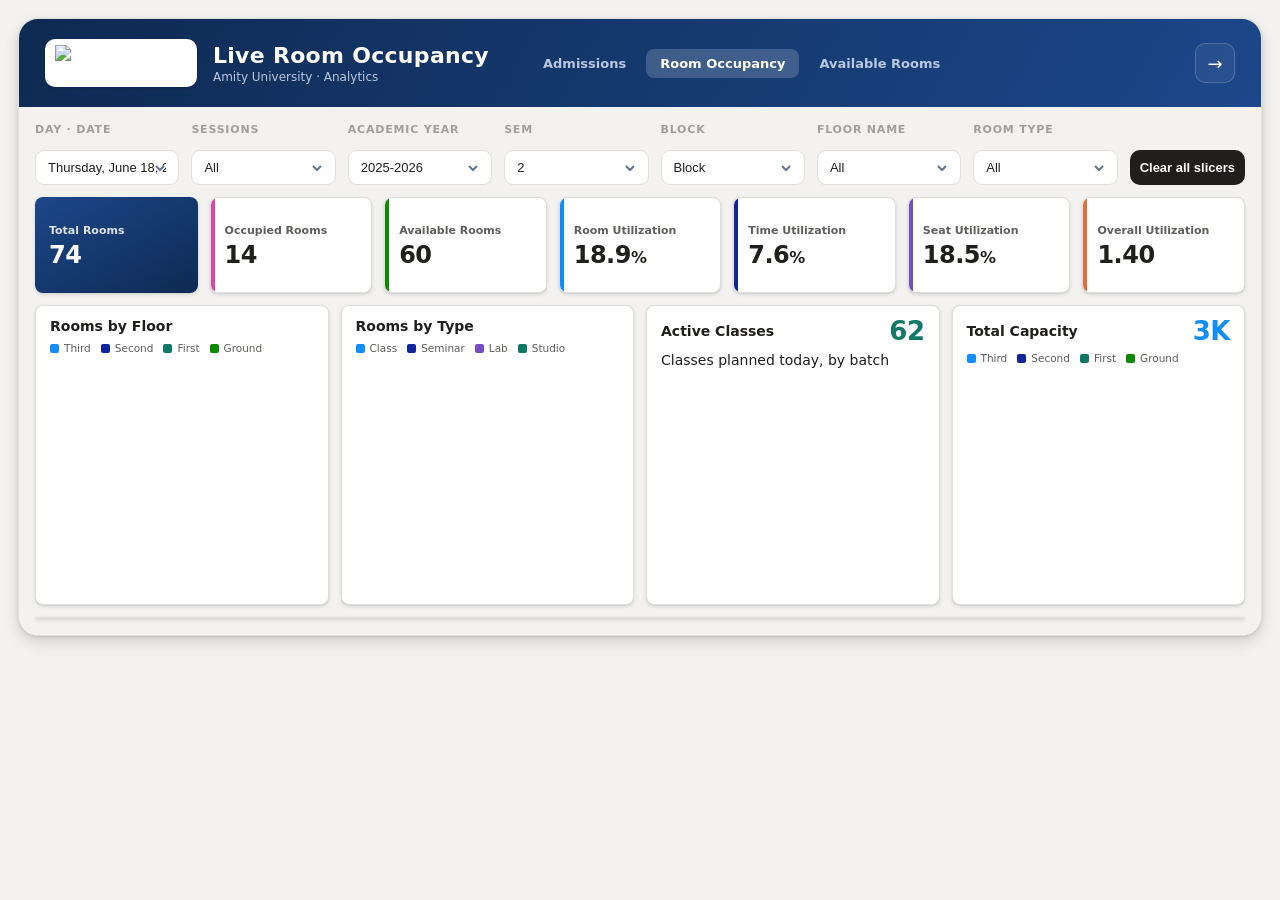
==== occupancy.html @ bfd161f1 "Amity Fabric analytics dashboards (web rebuild) Three static dashboard pages (Admissions, Room Occup" ====
<!DOCTYPE html>
<html lang="en">
<head>
<meta charset="UTF-8">
<meta name="viewport" content="width=device-width, initial-scale=1.0">
<title>Live Room Occupancy — Amity Analytics</title>
<link rel="stylesheet" href="assets/styles.css">
</head>
<body>
<div class="app">
  <div class="report">

    <header class="report-header">
      <div class="brand-badge"><img src="https://upload.wikimedia.org/wikipedia/en/f/ff/Amity_University_logo.png" alt="Amity University"></div>
      <div>
        <h1>Live Room Occupancy</h1>
        <div class="sub">Amity University · Analytics</div>
      </div>
      <nav class="page-tabs">
        <a href="index.html">Admissions</a>
        <a href="occupancy.html" class="active">Room Occupancy</a>
        <a href="rooms.html">Available Rooms</a>
      </nav>
      <div class="header-nav">
        <a class="nav-btn" href="rooms.html" title="Next page">→</a>
      </div>
    </header>

    <div class="report-body no-side">
      <main class="content">

        <!-- Horizontal slicer strip -->
        <section class="slicer-strip">
          <div class="field"><span class="slicer-title">Day · Date</span>
            <select class="select"><option>Thursday, June 18, 2026</option></select></div>
          <div class="field"><span class="slicer-title">Sessions</span>
            <select class="select"><option>All</option></select></div>
          <div class="field"><span class="slicer-title">Academic Year</span>
            <select class="select"><option>2025-2026</option></select></div>
          <div class="field"><span class="slicer-title">Sem</span>
            <select class="select"><option>2</option></select></div>
          <div class="field"><span class="slicer-title">Block</span>
            <select class="select"><option>Block</option></select></div>
          <div class="field"><span class="slicer-title">Floor Name</span>
            <select class="select"><option>All</option></select></div>
          <div class="field"><span class="slicer-title">Room Type</span>
            <select class="select"><option>All</option></select></div>
          <button class="clear-btn">Clear all slicers</button>
        </section>

        <!-- KPI cards (7) -->
        <section class="kpi-row kpi-7">
          <div class="kpi feature"><div class="k-label">Total Rooms</div><div class="k-value">74</div></div>
          <div class="kpi" style="--accent:var(--c-coral)"><div class="k-label">Occupied Rooms</div><div class="k-value">14</div></div>
          <div class="kpi" style="--accent:var(--c-emerald)"><div class="k-label">Available Rooms</div><div class="k-value">60</div></div>
          <div class="kpi" style="--accent:var(--c-indigo)"><div class="k-label">Room Utilization</div><div class="k-value">18.9<span style="font-size:16px">%</span></div></div>
          <div class="kpi" style="--accent:var(--c-sky)"><div class="k-label">Time Utilization</div><div class="k-value">7.6<span style="font-size:16px">%</span></div></div>
          <div class="kpi" style="--accent:var(--c-violet)"><div class="k-label">Seat Utilization</div><div class="k-value">18.5<span style="font-size:16px">%</span></div></div>
          <div class="kpi" style="--accent:var(--c-amber)"><div class="k-label">Overall Utilization</div><div class="k-value">1.40</div></div>
        </section>

        <!-- Donuts + stat tiles -->
        <section class="grid" style="grid-template-columns: repeat(4, minmax(0,1fr));">
          <div class="panel">
            <div class="panel-head"><h3>Rooms by Floor</h3></div>
            <div class="legend">
              <span><i style="background:var(--c-indigo)"></i>Third</span>
              <span><i style="background:var(--c-sky)"></i>Second</span>
              <span><i style="background:var(--c-teal)"></i>First</span>
              <span><i style="background:var(--c-emerald)"></i>Ground</span>
            </div>
            <div class="chart-wrap"><canvas id="floorChart"></canvas></div>
          </div>
          <div class="panel">
            <div class="panel-head"><h3>Rooms by Type</h3></div>
            <div class="legend">
              <span><i style="background:var(--c-indigo)"></i>Class</span>
              <span><i style="background:var(--c-sky)"></i>Seminar</span>
              <span><i style="background:var(--c-violet)"></i>Lab</span>
              <span><i style="background:var(--c-teal)"></i>Studio</span>
            </div>
            <div class="chart-wrap"><canvas id="typeChart"></canvas></div>
          </div>
          <div class="panel">
            <div class="panel-head"><h3>Active Classes</h3><span class="big-stat teal">62</span></div>
            <div class="hint" style="margin-bottom:8px">Classes planned today, by batch</div>
            <div class="chart-wrap"><canvas id="batchChart"></canvas></div>
          </div>
          <div class="panel">
            <div class="panel-head"><h3>Total Capacity</h3><span class="big-stat indigo">3K</span></div>
            <div class="legend">
              <span><i style="background:var(--c-indigo)"></i>Third</span>
              <span><i style="background:var(--c-sky)"></i>Second</span>
              <span><i style="background:var(--c-teal)"></i>First</span>
              <span><i style="background:var(--c-emerald)"></i>Ground</span>
            </div>
            <div class="chart-wrap"><canvas id="capacityChart"></canvas></div>
          </div>
        </section>

        <!-- Availability grid -->
        <section class="table-panel">
          <div class="table-scroll" id="gridScroll">
            <table class="data grid-table" id="availTable">
              <thead><tr id="gridHead"></tr></thead>
              <tbody id="gridBody"></tbody>
            </table>
          </div>
        </section>
      </main>
    </div>
  </div>
</div>

<script src="https://cdn.jsdelivr.net/npm/chart.js@4.4.1/dist/chart.umd.min.js"></script>
<script src="assets/charts.js"></script>
<script>
const donutOpts = { cutout: '62%', plugins: { tooltip: { callbacks: { label: (i)=>` ${i.label}: ${i.parsed}` } } } };

new Chart(document.getElementById('floorChart'), {
  type: 'doughnut',
  data: { labels: ['Third Floor','Second Floor','First Floor','Ground Floor'],
    datasets: [{ data: [31, 27, 9, 7], backgroundColor: [PAL.indigo, PAL.sky, PAL.teal, PAL.emerald], borderWidth: 3, borderColor: '#fff' }] },
  options: donutOpts
});

new Chart(document.getElementById('typeChart'), {
  type: 'doughnut',
  data: { labels: ['Class Room','Seminar Room','Laboratory','Studio'],
    datasets: [{ data: [26, 18, 15, 8], backgroundColor: [PAL.indigo, PAL.sky, PAL.violet, PAL.teal], borderWidth: 3, borderColor: '#fff' }] },
  options: donutOpts
});

// Active Classes — by batch (62 total)
new Chart(document.getElementById('batchChart'), {
  type: 'bar',
  data: {
    labels: ['BBA 25', 'MBA 24', 'MBA 25', 'CSCI 25', 'PSYC 24'],
    datasets: [{ data: [16, 14, 12, 11, 9], backgroundColor: PAL.indigo, borderRadius: 6, borderSkipped: false, maxBarThickness: 34 }]
  },
  options: {
    plugins: { tooltip: { callbacks: { label: (i)=>` ${i.parsed.y} classes` } } },
    scales: {
      x: { grid: { display: false }, ticks: { color: PAL.ink3 }, border: { display: false } },
      y: { ...gridCfg, beginAtZero: true, ticks: { ...gridCfg.ticks, precision: 0, stepSize: 4 } }
    }
  }
});

// Total Capacity — available capacity by floor (3,000 seats)
new Chart(document.getElementById('capacityChart'), {
  type: 'doughnut',
  data: {
    labels: ['Third Floor', 'Second Floor', 'First Floor', 'Ground Floor'],
    datasets: [{ data: [1040, 980, 560, 420], backgroundColor: [PAL.indigo, PAL.sky, PAL.teal, PAL.emerald], borderWidth: 3, borderColor: '#fff' }]
  },
  options: { cutout: '64%', plugins: { tooltip: { callbacks: { label: (i)=>` ${i.label}: ${i.parsed.toLocaleString()} seats` } } } }
});

// Build availability grid
const slots = ['8-9','9-10','10-11','11-12','12-13','13-14','14-15','15-16','16-17','17-18','18-19','19-20','20-21','21-22'];
const rooms = ['GF02','GF03','GF04','GF05','GF06','GF07','LR103','LR104','SR201','SR202','ST301','ST302'];
const head = document.getElementById('gridHead');
head.innerHTML = '<th>Room No</th>' + slots.map(s=>`<th style="text-align:center">${s}</th>`).join('');
const body = document.getElementById('gridBody');
let html = '';
rooms.forEach((r, ri) => {
  html += `<tr><td class="room">${r}</td>`;
  slots.forEach((s, si) => {
    const busy = (ri + si) % 9 === 0 && si > 2;   // sprinkle a few occupied
    html += `<td class="av ${busy?'busy':'ok'}" title="${s}: ${busy?'Occupied':'Available'}">${busy?'Occupied':'Available'}</td>`;
  });
  html += '</tr>';
});
body.innerHTML = html;
</script>
</body>
</html>
---- assets/styles.css ----
/* ============================================================
   Amity Analytics — Modern Data-Viz Theme
   Palette: slate base + teal / indigo / amber / coral / sky
   ============================================================ */
:root {
  /* Fluent neutral surfaces */
  --app-bg: #f3f2f1;
  --surface: #ffffff;
  --surface-2: #faf9f8;

  /* Navy brand chrome */
  --navy-deep: #0e2a52;
  --navy: #1c478a;
  --sidebar-1: var(--navy-deep);
  --sidebar-2: var(--navy);
  --header-1: var(--navy-deep);
  --header-2: var(--navy);

  /* Fluent text */
  --ink: #201f1e;
  --ink-2: #605e5c;
  --ink-3: #a19f9d;
  --on-dark: #ffffff;
  --on-dark-mut: #b9c8e0;

  /* Fluent lines */
  --border: #e1dfdd;
  --border-strong: #c8c6c4;

  /* Microsoft Power BI / Fabric categorical palette */
  --c-teal: #117865;    /* Fabric teal  — Total / Available */
  --c-indigo: #118dff;  /* PBI blue     — Male / classes */
  --c-amber: #e66c37;   /* PBI orange   — Fall */
  --c-coral: #e044a7;   /* PBI magenta  — Female / Occupied accent */
  --c-sky: #12239e;     /* PBI navy */
  --c-violet: #744ec2;  /* PBI violet   — Other */
  --c-emerald: #0e8a00; /* green        — Spring / Available */
  --c-rose: #d64550;    /* PBI red */

  /* semantic */
  --good: #0e8a00;
  --good-bg: #dff6dd;
  --good-ink: #0b6a0b;
  --warn: #e66c37;
  --bad: #d64550;

  /* Fluent depth + geometry */
  --radius: 8px;
  --radius-sm: 4px;
  --shadow-sm: 0 .3px .9px rgba(0,0,0,.10), 0 1.6px 3.6px rgba(0,0,0,.13);
  --shadow: 0 .6px 1.8px rgba(0,0,0,.10), 0 3.2px 7.2px rgba(0,0,0,.13);
  --shadow-lg: 0 1.2px 3.6px rgba(0,0,0,.11), 0 6.4px 14.4px rgba(0,0,0,.13);
  --font: "Segoe UI", "Segoe UI Variable", "Segoe UI Web (West European)", system-ui, -apple-system, Roboto, sans-serif;
}

* { box-sizing: border-box; margin: 0; padding: 0; }
html, body { height: 100%; }
body {
  font-family: var(--font);
  background: var(--app-bg);
  color: var(--ink);
  -webkit-font-smoothing: antialiased;
  font-size: 14px;
}

/* ---------- App shell ---------- */
.app {
  min-height: 100vh;
  padding: 18px;
}
.report {
  max-width: 1320px;
  margin: 0 auto;
  background: var(--surface);
  border-radius: 20px;
  box-shadow: var(--shadow-lg);
  overflow: hidden;
  border: 1px solid var(--border);
}

/* ---------- Header ---------- */
.report-header {
  display: flex;
  align-items: center;
  gap: 16px;
  padding: 20px 26px;
  background: linear-gradient(120deg, var(--header-1), var(--header-2));
  color: #fff;
  position: relative;
}
.brand-badge {
  height: 48px;
  border-radius: 10px;
  display: flex; align-items: center; justify-content: center;
  background: #fff;
  padding: 6px 10px;
  box-shadow: var(--shadow-sm);
  flex: 0 0 auto;
}
.brand-badge img {
  height: 100%; width: auto; max-width: 150px;
  object-fit: contain; display: block;
}
.report-header h1 {
  font-size: 22px;
  font-weight: 700;
  letter-spacing: .3px;
}
.report-header .sub {
  font-size: 12px;
  color: var(--on-dark-mut);
  margin-top: 2px;
}
.header-nav {
  margin-left: auto;
  display: flex;
  gap: 8px;
}
.nav-btn {
  width: 40px; height: 40px;
  border-radius: 10px;
  border: 1px solid rgba(255,255,255,.18);
  background: rgba(255,255,255,.06);
  color: #fff;
  display: grid; place-items: center;
  cursor: pointer;
  text-decoration: none;
  transition: background .15s, transform .15s;
  font-size: 18px;
}
.nav-btn:hover { background: rgba(255,255,255,.16); transform: translateY(-1px); }

/* page tabs */
.page-tabs { display: flex; gap: 6px; margin-left: 24px; }
.page-tabs a {
  color: var(--on-dark-mut);
  text-decoration: none;
  font-size: 13px;
  font-weight: 600;
  padding: 7px 14px;
  border-radius: 8px;
  transition: .15s;
}
.page-tabs a:hover { color: #fff; background: rgba(255,255,255,.08); }
.page-tabs a.active { color: #fff; background: rgba(255,255,255,.18); }

/* ---------- Body layout ---------- */
.report-body {
  display: grid;
  grid-template-columns: 248px minmax(0, 1fr);
  gap: 0;
}
.report-body.no-side { grid-template-columns: minmax(0, 1fr); }
.report-body > *, .content { min-width: 0; }

/* ---------- Sidebar (slicers) ---------- */
.sidebar {
  background: linear-gradient(180deg, var(--sidebar-1), var(--sidebar-2));
  padding: 22px 18px;
  display: flex;
  flex-direction: column;
  gap: 18px;
}
.slicer label.title,
.slicer-title {
  display: block;
  font-size: 11px;
  font-weight: 700;
  letter-spacing: .8px;
  text-transform: uppercase;
  color: var(--on-dark-mut);
  margin-bottom: 8px;
}
.select {
  width: 100%;
  appearance: none;
  background: rgba(255,255,255,.06) url("data:image/svg+xml,%3Csvg xmlns='http://www.w3.org/2000/svg' width='12' height='12' fill='none' stroke='%2394a3b8' stroke-width='2'%3E%3Cpath d='M2 4l4 4 4-4'/%3E%3C/svg%3E") no-repeat right 12px center;
  border: 1px solid rgba(255,255,255,.12);
  color: #fff;
  padding: 9px 12px;
  border-radius: 9px;
  font-size: 13px;
  cursor: pointer;
}
.select:focus { outline: 2px solid var(--c-indigo); }
.check-list { display: flex; flex-direction: column; gap: 7px; }
.check {
  display: flex; align-items: center; gap: 9px;
  color: var(--on-dark);
  font-size: 13px;
  cursor: pointer;
}
.check input { accent-color: var(--c-indigo); width: 15px; height: 15px; }
.clear-btn {
  margin-top: auto;
  background: rgba(255,255,255,.05);
  border: 1px solid rgba(255,255,255,.16);
  color: var(--on-dark);
  padding: 10px;
  border-radius: 10px;
  font-size: 13px;
  font-weight: 600;
  cursor: pointer;
  transition: .15s;
}
.clear-btn:hover { background: #fff; border-color: #fff; color: var(--navy-deep); }

/* ---------- Content area ---------- */
.content { padding: 16px; display: flex; flex-direction: column; gap: 12px; background: var(--app-bg); }

/* top slicer strip (horizontal) */
.slicer-strip {
  display: flex;
  flex-wrap: wrap;
  gap: 12px;
  align-items: flex-end;
}
.slicer-strip .field { display: flex; flex-direction: column; gap: 6px; min-width: 130px; flex: 1; }
.slicer-strip .field .slicer-title { color: var(--ink-3); }
.slicer-strip .select {
  background: #fff url("data:image/svg+xml,%3Csvg xmlns='http://www.w3.org/2000/svg' width='12' height='12' fill='none' stroke='%2364748b' stroke-width='2'%3E%3Cpath d='M2 4l4 4 4-4'/%3E%3C/svg%3E") no-repeat right 12px center;
  border: 1px solid var(--border);
  color: var(--ink);
}
.slicer-strip .clear-btn {
  margin: 0;
  background: var(--ink);
  color: #fff;
  border: none;
  white-space: nowrap;
}
.slicer-strip .clear-btn:hover { background: #fff; color: var(--ink); box-shadow: inset 0 0 0 1px var(--border-strong); }

/* ---------- KPI cards ---------- */
.kpi-row { display: grid; gap: 12px; }
.kpi-5 { grid-template-columns: repeat(5, minmax(0, 1fr)); }
.kpi-7 { grid-template-columns: repeat(7, minmax(0, 1fr)); }
.kpi-row > * { min-width: 0; }
.kpi {
  background: var(--surface);
  border: 1px solid var(--border);
  border-radius: var(--radius);
  padding: 14px 16px;
  box-shadow: var(--shadow-sm);
  position: relative;
  overflow: hidden;
  transition: transform .15s, box-shadow .15s;
  min-height: 96px;
  display: flex;
  flex-direction: column;
  justify-content: center;
}
.kpi::before {
  content: "";
  position: absolute; left: 0; top: 0; bottom: 0;
  width: 4px;
  background: var(--accent, var(--c-teal));
}
.kpi:hover { transform: translateY(-2px); box-shadow: var(--shadow); }
.kpi .k-label { font-size: 12px; color: var(--ink-2); font-weight: 600; }
.kpi .k-value {
  font-size: 30px; font-weight: 800; color: var(--ink);
  margin-top: 6px; line-height: 1; letter-spacing: -.5px;
}
.kpi .k-sub { font-size: 11px; color: var(--ink-3); margin-top: 6px; }
.kpi .k-chip {
  position: absolute; top: 14px; right: 14px;
  width: 30px; height: 30px; border-radius: 9px;
  display: grid; place-items: center;
  font-size: 15px;
  background: color-mix(in srgb, var(--accent) 14%, white);
  color: var(--accent);
}
.kpi.feature {
  background: linear-gradient(150deg, var(--navy), var(--navy-deep));
  color: #fff; border: none;
}
.kpi.feature::before { display: none; }
.kpi.feature .k-label, .kpi.feature .k-sub { color: rgba(255,255,255,.85); }
.kpi.feature .k-value { color: #fff; }

/* compact kpi for 7-up */
.kpi-7 .kpi { padding: 14px; }
.kpi-7 .kpi .k-value { font-size: 24px; }
.kpi-7 .kpi .k-label { font-size: 11px; }

/* ---------- Panels / charts ---------- */
.grid { display: grid; gap: 12px; align-items: stretch; }
.grid > * { min-width: 0; }
.cols-3 { grid-template-columns: repeat(3, minmax(0, 1fr)); }
.cols-2 { grid-template-columns: repeat(2, minmax(0, 1fr)); }
.col-span-2 { grid-column: span 2; }

.panel {
  background: var(--surface);
  border: 1px solid var(--border);
  border-radius: var(--radius);
  box-shadow: var(--shadow-sm);
  padding: 12px 14px;
  display: flex;
  flex-direction: column;
  height: 100%;
}
.panel-head {
  display: flex; align-items: center; justify-content: space-between;
  margin-bottom: 8px;
}
.panel-head h3 {
  font-size: 14px; font-weight: 700; color: var(--ink);
}
.panel-head .hint { font-size: 11px; color: var(--ink-3); }
.legend { display: flex; flex-wrap: wrap; gap: 4px 10px; margin-bottom: 6px; }
.legend span { display: inline-flex; align-items: center; gap: 5px; font-size: 10.5px; color: var(--ink-2); }
.legend i { width: 9px; height: 9px; border-radius: 2px; flex: 0 0 auto; }
/* Power BI-style fixed-height visuals — uniform tiles, stable sizing */
.chart-wrap { position: relative; width: 100%; height: 216px; flex: 0 0 auto; }
.chart-wrap.tall { height: 240px; }

/* headline number inside a chart panel head */
.big-stat { font-size: 26px; font-weight: 800; letter-spacing: -.5px; line-height: 1; }
.big-stat.teal { color: var(--c-teal); }
.big-stat.indigo { color: var(--c-indigo); }

/* mini stat panel (Active Classes / Total Capacity) */
.stat-tile {
  background: var(--surface);
  border: 1px solid var(--border);
  border-radius: var(--radius);
  box-shadow: var(--shadow-sm);
  padding: 18px;
  display: flex; flex-direction: column; justify-content: center; align-items: center;
  text-align: center;
}
.stat-tile .s-label { font-size: 13px; color: var(--ink-2); font-weight: 600; }
.stat-tile .s-value { font-size: 40px; font-weight: 800; margin-top: 6px; }
.stat-tile.teal .s-value { color: var(--c-teal); }
.stat-tile.indigo .s-value { color: var(--c-indigo); }

/* ---------- Tables ---------- */
.table-panel { background: var(--surface); border: 1px solid var(--border); border-radius: var(--radius); box-shadow: var(--shadow-sm); overflow: hidden; }
.table-scroll { max-height: 300px; overflow-y: auto; overflow-x: hidden; }
table.data { width: 100%; border-collapse: collapse; font-size: 13px; table-layout: fixed; }
table.data thead th {
  position: sticky; top: 0;
  background: var(--ink);
  color: #fff;
  text-align: left;
  font-weight: 600;
  padding: 8px 12px;
  white-space: normal;
  font-size: 12px;
  line-height: 1.25;
}
table.data tbody td {
  padding: 7px 12px; border-bottom: 1px solid var(--border); color: var(--ink-2);
  white-space: normal; word-break: break-word; overflow: hidden; text-overflow: ellipsis;
}
table.data tbody tr:nth-child(even) { background: var(--surface-2); }
table.data tbody tr:hover { background: #eff6ff; }
table.data tfoot td {
  padding: 12px 14px; font-weight: 800; color: var(--ink);
  background: #fff7ed; border-top: 2px solid var(--c-amber);
}
.num { text-align: right; font-variant-numeric: tabular-nums; }
.cell-num { font-variant-numeric: tabular-nums; }

/* compact availability heatmap grid */
.grid-table th:first-child { width: 58px; }
.grid-table th { text-align: center; padding: 9px 3px; font-size: 11px; }
.grid-table td { padding: 0; }
.grid-table td.room { font-weight: 700; color: var(--ink); text-align: center; padding: 8px 4px; }
.grid-table td.av {
  text-align: center; font-size: 11px; font-weight: 600;
  padding: 8px 4px; white-space: nowrap;
  border-left: 2px solid var(--surface);
}
.grid-table td.av.ok { background: var(--good-bg); color: var(--good-ink); }
.grid-table td.av.busy { background: #fde7e9; color: #a4262c; }

/* availability pills */
.pill { display: inline-block; padding: 3px 10px; border-radius: 999px; font-size: 11px; font-weight: 600; }
.pill.ok { background: var(--good-bg); color: var(--good-ink); }
.pill.busy { background: #fde7e9; color: #a4262c; }
.tick { color: var(--good); font-weight: 800; }

/* utilization mini-bar inside table */
.ubar { display: inline-flex; align-items: center; gap: 8px; }
.ubar .track { display: block; width: 96px; height: 8px; border-radius: 4px; background: var(--border); overflow: hidden; flex: 0 0 auto; }
.ubar .fill { display: block; height: 100%; border-radius: 4px; background: linear-gradient(90deg, var(--c-amber), var(--c-coral)); }

/* responsive */
@media (max-width: 1080px) {
  .report-body { grid-template-columns: 1fr; }
  .sidebar { flex-direction: row; flex-wrap: wrap; }
  .clear-btn { margin: 0; }
  .kpi-5, .kpi-7 { grid-template-columns: repeat(2, 1fr); }
  .cols-3, .cols-2 { grid-template-columns: 1fr; }
  .col-span-2 { grid-column: auto; }
}
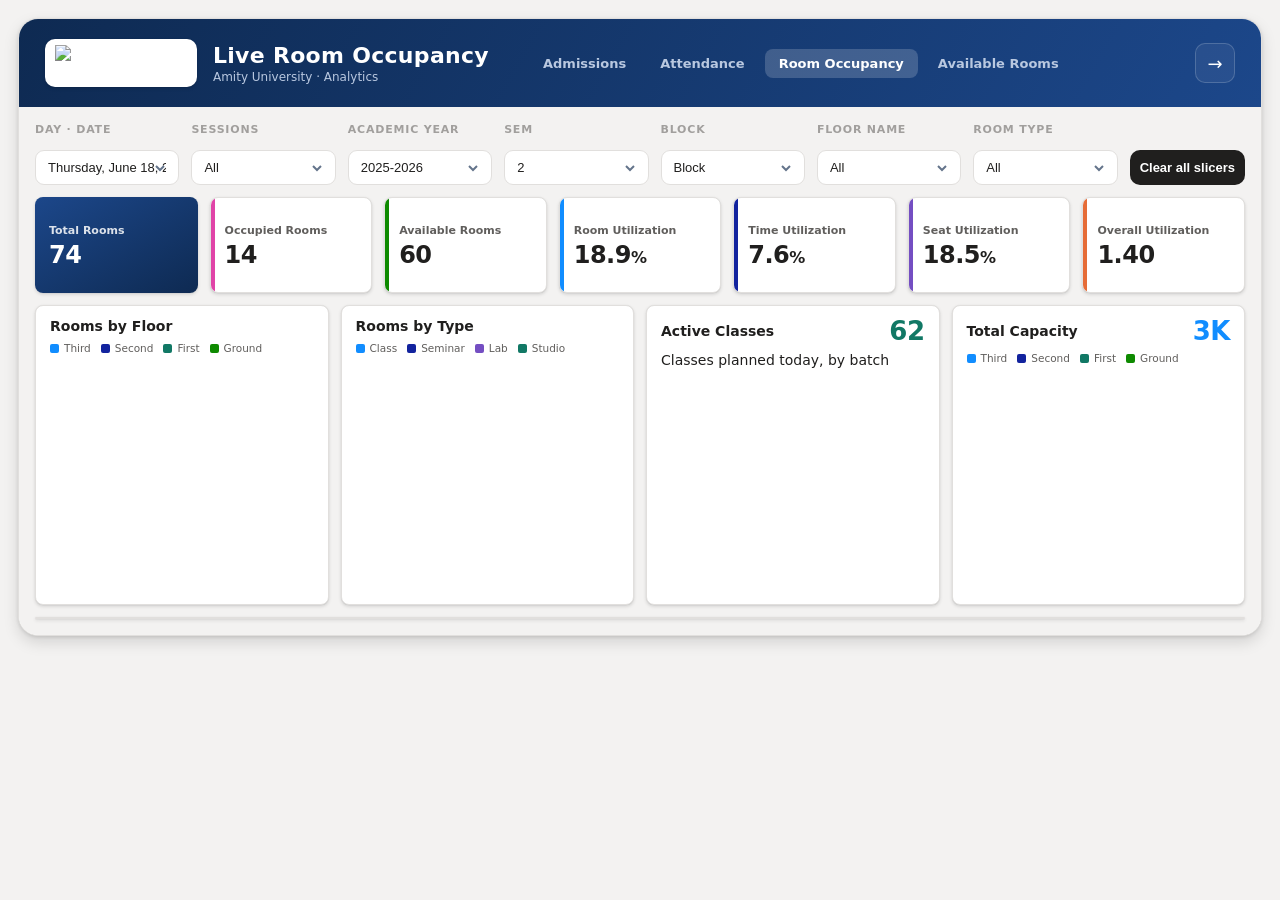
==== commit ae07bcb9: "Add Attendance Overview dashboard with conditional green/red formatting - New attendance.html: slice" ====
--- a/occupancy.html
+++ b/occupancy.html
@@ -18,6 +18,7 @@
       </div>
       <nav class="page-tabs">
         <a href="index.html">Admissions</a>
+        <a href="attendance.html">Attendance</a>
         <a href="occupancy.html" class="active">Room Occupancy</a>
         <a href="rooms.html">Available Rooms</a>
       </nav>
--- a/assets/styles.css
+++ b/assets/styles.css
@@ -383,6 +383,20 @@
 .pill.busy { background: #fde7e9; color: #a4262c; }
 .tick { color: var(--good); font-weight: 800; }
 
+/* conditional progress bars inside tables (green / amber / red by value) */
+.pbar { display: inline-flex; align-items: center; gap: 8px; }
+.pbar .track {
+  display: block; width: 72px; height: 8px;
+  border-radius: 4px; background: var(--border);
+  overflow: hidden; flex: 0 0 auto;
+}
+.pbar .fill { display: block; height: 100%; border-radius: 4px; }
+.pbar .val {
+  font-weight: 700; font-size: 11.5px;
+  min-width: 46px; text-align: right;
+  font-variant-numeric: tabular-nums;
+}
+
 /* utilization mini-bar inside table */
 .ubar { display: inline-flex; align-items: center; gap: 8px; }
 .ubar .track { display: block; width: 96px; height: 8px; border-radius: 4px; background: var(--border); overflow: hidden; flex: 0 0 auto; }
